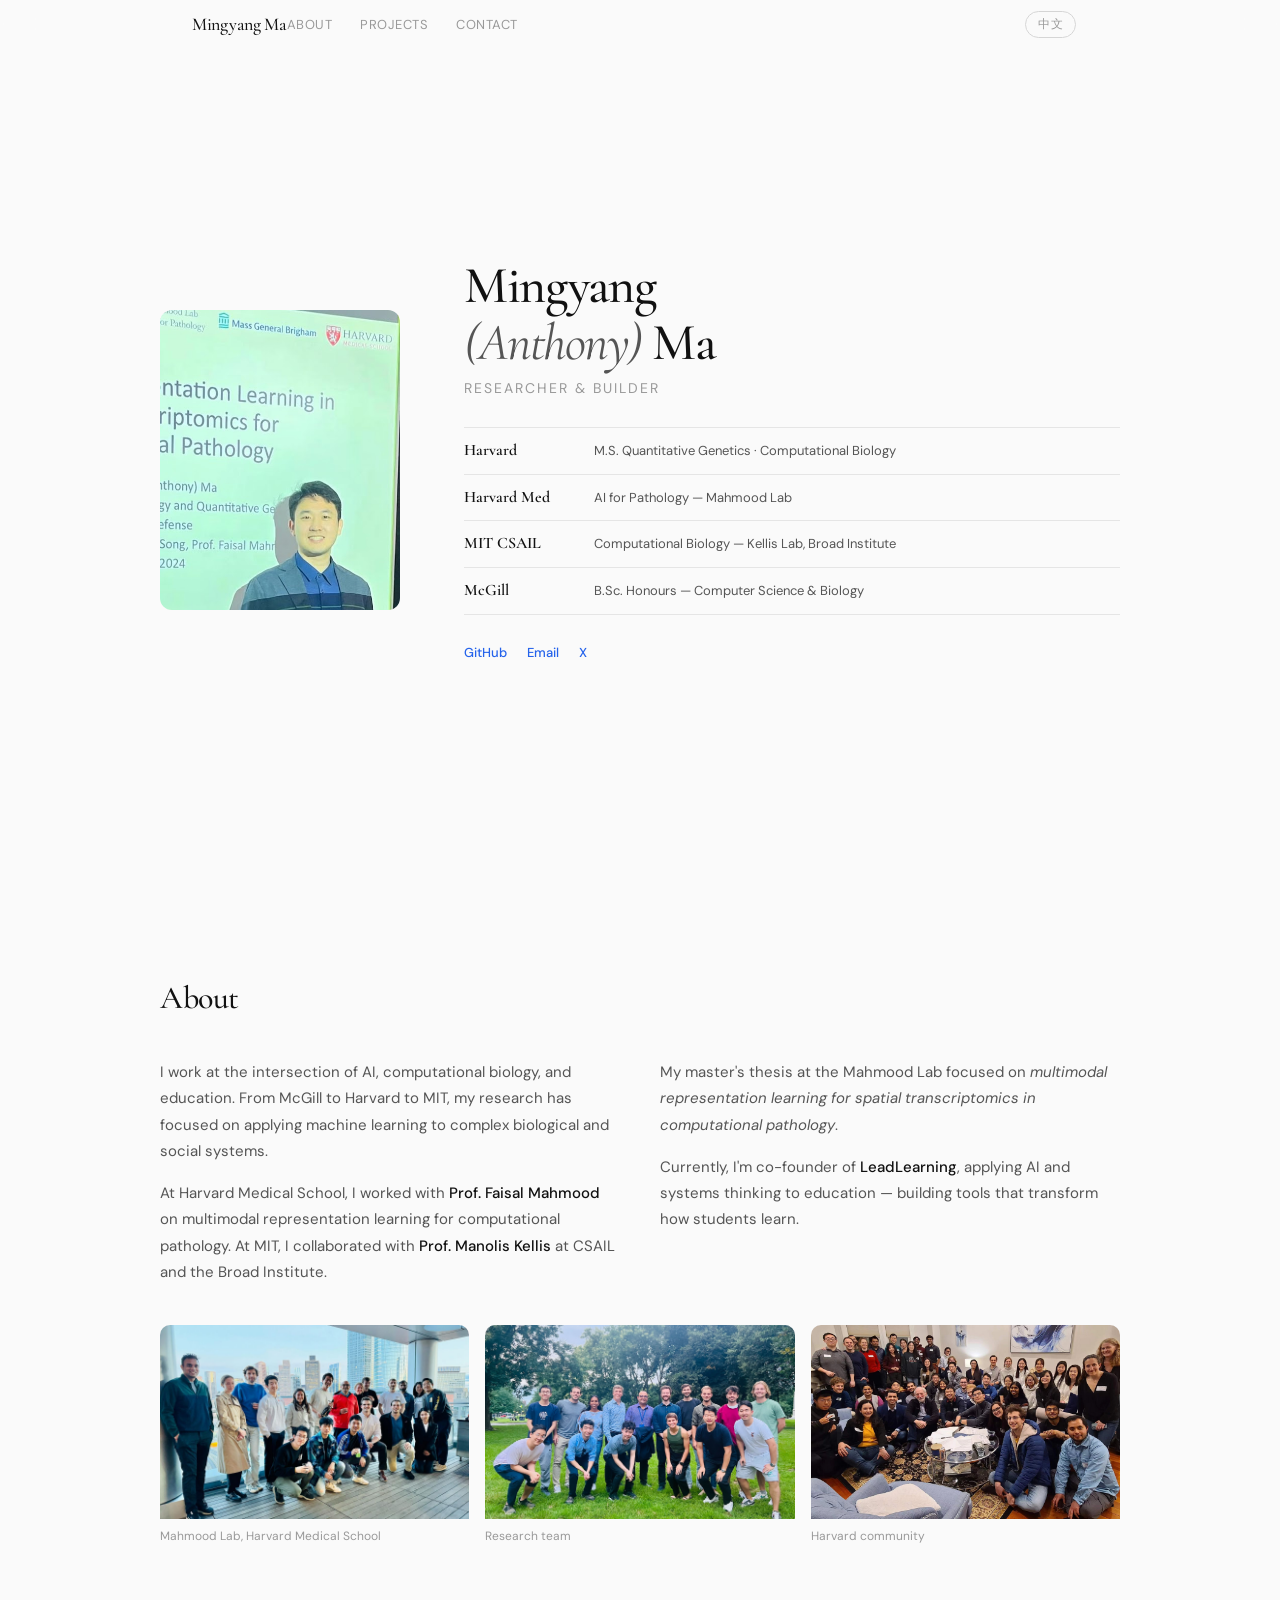
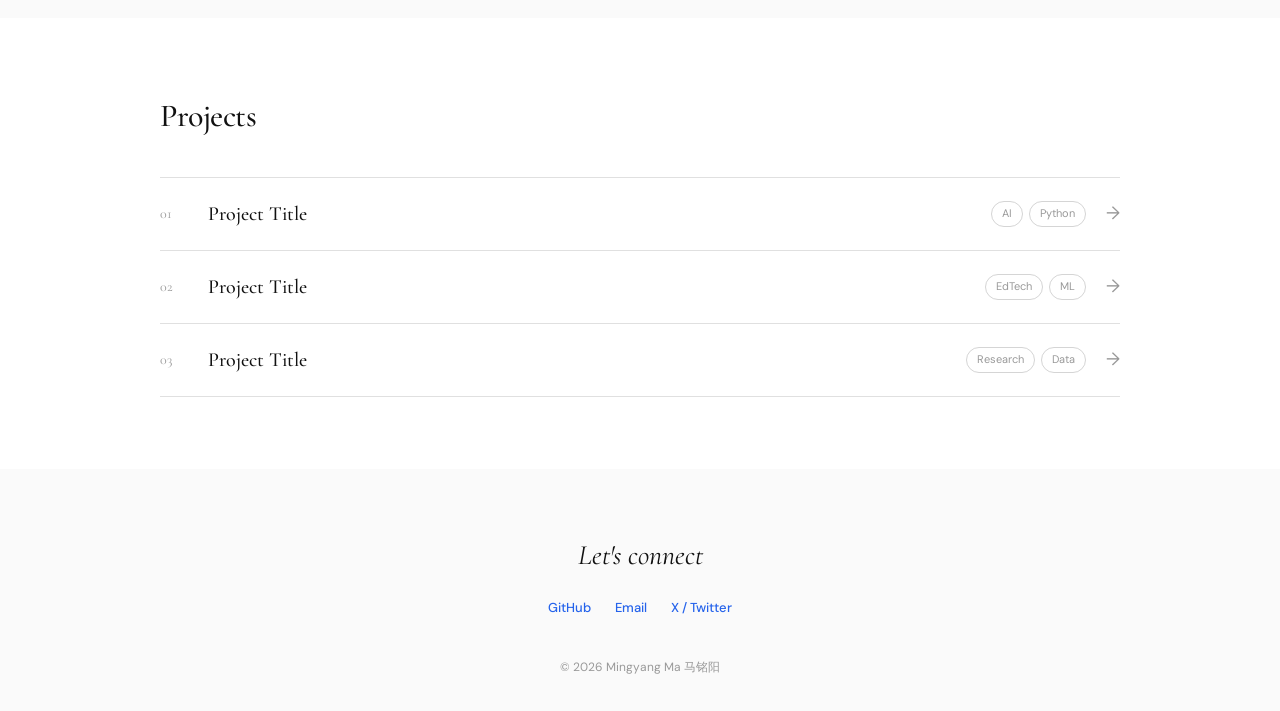
==== index.html @ 75597ca6 "Add real photos: thesis defense hero + lab team gallery - Hero: thesis defense photo (photo1.png) - " ====
<!DOCTYPE html>
<html lang="en">
<head>
  <meta charset="UTF-8">
  <meta name="viewport" content="width=device-width, initial-scale=1.0">
  <title>Mingyang Ma 马铭阳 — Harvard & MIT Researcher</title>
  <meta name="description" content="Mingyang (Anthony) Ma 马铭阳 — Harvard M.S. in Quantitative Genetics, MIT CSAIL researcher. AI, computational biology, and education technology. 哈佛大学计算生物学硕士，MIT研究员。">
  <meta name="keywords" content="Mingyang Ma, 马铭阳, Anthony Ma, Harvard, MIT, CSAIL, computational biology, AI, machine learning, education, LeadLearning, Faisal Mahmood, Manolis Kellis, McGill">
  <meta property="og:title" content="Mingyang Ma 马铭阳 — Harvard & MIT Researcher">
  <meta property="og:description" content="AI, Computational Biology & Education. Harvard M.S., MIT CSAIL, Harvard Medical School.">
  <meta property="og:type" content="profile">
  <meta property="og:url" content="https://anthonyma0706.github.io">
  <link rel="canonical" href="https://anthonyma0706.github.io">
  <link rel="stylesheet" href="style.css">
  <link rel="preconnect" href="https://fonts.googleapis.com">
  <link rel="preconnect" href="https://fonts.gstatic.com" crossorigin>
  <link href="https://fonts.googleapis.com/css2?family=Cormorant+Garamond:ital,wght@0,400;0,500;0,600;1,400&family=DM+Sans:wght@300;400;500&family=Noto+Serif+SC:wght@400;500;600&display=swap" rel="stylesheet">

  <!-- Structured Data for SEO — both languages indexed -->
  <script type="application/ld+json">
  {
    "@context": "https://schema.org",
    "@type": "Person",
    "name": "Mingyang Ma",
    "alternateName": ["马铭阳", "Anthony Ma", "Mingyang (Anthony) Ma"],
    "url": "https://anthonyma0706.github.io",
    "sameAs": [
      "https://github.com/anthonyma0706"
    ],
    "jobTitle": "Researcher & Entrepreneur",
    "alumniOf": [
      {
        "@type": "CollegeOrUniversity",
        "name": "Harvard University",
        "department": "Quantitative Genetics & Computational Biology"
      },
      {
        "@type": "CollegeOrUniversity",
        "name": "McGill University",
        "department": "Computer Science & Biology"
      }
    ],
    "affiliation": [
      {"@type": "Organization", "name": "MIT CSAIL"},
      {"@type": "Organization", "name": "Broad Institute of MIT and Harvard"},
      {"@type": "Organization", "name": "Harvard Medical School"},
      {"@type": "Organization", "name": "LeadLearning"}
    ],
    "knowsAbout": ["Artificial Intelligence", "Machine Learning", "Computational Biology", "Computational Pathology", "Spatial Transcriptomics", "Multimodal Representation Learning", "Education Technology"]
  }
  </script>
</head>
<body data-lang="en">

  <nav class="nav" id="nav">
    <div class="nav-inner">
      <a href="#" class="nav-logo">
        <span class="i18n" data-en="Mingyang Ma" data-zh="马铭阳"></span>
      </a>
      <ul class="nav-links" id="navLinks">
        <li><a href="#about"><span class="i18n" data-en="About" data-zh="关于"></span></a></li>
        <li><a href="#projects"><span class="i18n" data-en="Projects" data-zh="项目"></span></a></li>
        <li><a href="#contact"><span class="i18n" data-en="Contact" data-zh="联系"></span></a></li>
      </ul>
      <button class="lang-btn" id="langBtn" aria-label="Switch language">中文</button>
      <button class="nav-toggle" id="navToggle" aria-label="Menu">
        <span></span><span></span>
      </button>
    </div>
  </nav>

  <!-- Hero -->
  <section class="hero" id="hero">
    <div class="hero-inner">
      <div class="hero-left fade-in">
        <div class="photo-frame">
          <img src="assets/photo1.png" alt="Mingyang Ma at Harvard thesis defense" class="hero-img">
        </div>
      </div>
      <div class="hero-right">
        <h1 class="fade-in">
          <span class="lang-en">Mingyang<br><em>(Anthony)</em> Ma</span>
          <span class="lang-zh">马铭阳</span>
        </h1>
        <p class="hero-sub fade-in">
          <span class="i18n" data-en="Researcher & Builder" data-zh="研究者 · 创业者"></span>
        </p>
        <div class="hero-exp fade-in">
          <div class="exp-row">
            <span class="exp-where">Harvard</span>
            <span class="exp-what"><span class="i18n" data-en="M.S. Quantitative Genetics · Computational Biology" data-zh="计算生物学与量化基因学硕士"></span></span>
          </div>
          <div class="exp-row">
            <span class="exp-where">Harvard Med</span>
            <span class="exp-what"><span class="i18n" data-en="AI for Pathology — Mahmood Lab" data-zh="AI 计算病理学 — Mahmood 实验室"></span></span>
          </div>
          <div class="exp-row">
            <span class="exp-where">MIT CSAIL</span>
            <span class="exp-what"><span class="i18n" data-en="Computational Biology — Kellis Lab, Broad Institute" data-zh="计算生物学 — Kellis 实验室, Broad 研究所"></span></span>
          </div>
          <div class="exp-row">
            <span class="exp-where">McGill</span>
            <span class="exp-what"><span class="i18n" data-en="B.Sc. Honours — Computer Science & Biology" data-zh="计算机科学与生物学荣誉学士"></span></span>
          </div>
        </div>
        <div class="hero-links fade-in">
          <a href="https://github.com/anthonyma0706" target="_blank" rel="noopener">GitHub</a>
          <a href="mailto:your-email@example.com">Email</a>
          <a href="https://twitter.com/your-handle" target="_blank" rel="noopener">X</a>
        </div>
      </div>
    </div>
  </section>

  <!-- About -->
  <section class="section" id="about">
    <div class="container">
      <h2 class="fade-in"><span class="i18n" data-en="About" data-zh="关于我"></span></h2>
      <div class="about-grid">
        <!-- English -->
        <div class="about-col lang-en fade-in">
          <p>I work at the intersection of AI, computational biology, and education. From McGill to Harvard to MIT, my research has focused on applying machine learning to complex biological and social systems.</p>
          <p>At Harvard Medical School, I worked with <strong>Prof. Faisal Mahmood</strong> on multimodal representation learning for computational pathology. At MIT, I collaborated with <strong>Prof. Manolis Kellis</strong> at CSAIL and the Broad Institute.</p>
        </div>
        <div class="about-col lang-en fade-in">
          <p>My master's thesis at the Mahmood Lab focused on <em>multimodal representation learning for spatial transcriptomics in computational pathology</em>.</p>
          <p>Currently, I'm co-founder of <strong>LeadLearning</strong>, applying AI and systems thinking to education — building tools that transform how students learn.</p>
        </div>
        <!-- Chinese -->
        <div class="about-col lang-zh fade-in">
          <p>我的研究方向横跨 <strong>AI、计算生物学与教育科技</strong>。从麦吉尔大学到哈佛大学再到 MIT，我始终专注于将机器学习应用于复杂的生物与社会系统。</p>
          <p>在哈佛医学院，我与 <strong>Faisal Mahmood 教授</strong>合作，研究计算病理学中的多模态表征学习。在 MIT，我与 <strong>Manolis Kellis 教授</strong>在 CSAIL 和 Broad 研究所合作开展计算生物学研究。</p>
        </div>
        <div class="about-col lang-zh fade-in">
          <p>硕士论文在 Mahmood Lab 完成，研究方向为<em>计算病理学中空间转录组学的多模态表征学习</em>。</p>
          <p>目前，我是 <strong>LeadLearning 励聆</strong>的联合创始人，将 AI 与系统思维应用于教育，构建帮助学生提升学习力的工具。</p>
        </div>
      </div>

      <!-- Photo gallery -->
      <div class="about-gallery fade-in">
        <figure class="gallery-item">
          <img src="assets/mahmood-lab-team.jpeg" alt="Mahmood Lab team, Harvard Medical School" loading="lazy">
          <figcaption><span class="i18n" data-en="Mahmood Lab, Harvard Medical School" data-zh="哈佛医学院 Mahmood 实验室团队"></span></figcaption>
        </figure>
        <figure class="gallery-item">
          <img src="assets/team-outdoor.png" alt="Research team outdoor" loading="lazy">
          <figcaption><span class="i18n" data-en="Research team" data-zh="研究团队"></span></figcaption>
        </figure>
        <figure class="gallery-item">
          <img src="assets/harvard-gathering.png" alt="Harvard community gathering" loading="lazy">
          <figcaption><span class="i18n" data-en="Harvard community" data-zh="哈佛社区"></span></figcaption>
        </figure>
      </div>

    </div>
  </section>

  <!-- Projects -->
  <section class="section section-alt" id="projects">
    <div class="container">
      <h2 class="fade-in"><span class="i18n" data-en="Projects" data-zh="项目"></span></h2>
      <div class="projects-list">
        <a href="#" class="project-row fade-in">
          <span class="project-num">01</span>
          <span class="project-name"><span class="i18n" data-en="Project Title" data-zh="项目名称"></span></span>
          <span class="project-tags"><span class="tag">AI</span><span class="tag">Python</span></span>
          <span class="project-arrow">&rarr;</span>
        </a>
        <a href="#" class="project-row fade-in">
          <span class="project-num">02</span>
          <span class="project-name"><span class="i18n" data-en="Project Title" data-zh="项目名称"></span></span>
          <span class="project-tags"><span class="tag">EdTech</span><span class="tag">ML</span></span>
          <span class="project-arrow">&rarr;</span>
        </a>
        <a href="#" class="project-row fade-in">
          <span class="project-num">03</span>
          <span class="project-name"><span class="i18n" data-en="Project Title" data-zh="项目名称"></span></span>
          <span class="project-tags"><span class="tag">Research</span><span class="tag">Data</span></span>
          <span class="project-arrow">&rarr;</span>
        </a>
      </div>
    </div>
  </section>

  <!-- Contact -->
  <footer class="footer" id="contact">
    <div class="container">
      <p class="footer-text fade-in">
        <span class="i18n" data-en="Let's connect" data-zh="欢迎联系"></span>
      </p>
      <div class="footer-links fade-in">
        <a href="https://github.com/anthonyma0706" target="_blank" rel="noopener">GitHub</a>
        <a href="mailto:your-email@example.com">Email</a>
        <a href="https://twitter.com/your-handle" target="_blank" rel="noopener">X / Twitter</a>
      </div>
      <p class="footer-copy">&copy; 2026 Mingyang Ma 马铭阳</p>
    </div>
  </footer>

  <!-- Hidden SEO content — both languages always in DOM for crawlers -->
  <div class="seo-only" aria-hidden="true">
    <h2>马铭阳 Mingyang (Anthony) Ma</h2>
    <p>哈佛大学计算生物学与量化基因学硕士。麦吉尔大学计算机科学与生物学荣誉学士。前哈佛医学院 AI for Pathology Lab 研究员，MIT CSAIL / Broad Institute 计算生物学研究员。LeadLearning 励聆联合创始人。Harvard University M.S. Quantitative Genetics and Computational Biology. McGill University B.Sc. Honours Computer Science and Biology. Master's thesis on multimodal representation learning for spatial transcriptomics in computational pathology at Mahmood Lab, Harvard Medical School. Former researcher at MIT CSAIL Kellis Lab, Broad Institute of MIT and Harvard.</p>
  </div>

  <script src="main.js"></script>
</body>
</html>
---- style.css ----
/* ============================================
   Mingyang Ma — Minimal, editorial style
   Cormorant Garamond + DM Sans
   ============================================ */

:root {
  --serif: "Cormorant Garamond", "Georgia", serif;
  --serif-zh: "Noto Serif SC", "Songti SC", "STSong", serif;
  --sans: "DM Sans", -apple-system, BlinkMacSystemFont, sans-serif;
  --blue: #2563EB;
  --blue-muted: #3B82F6;
  --ink: #111111;
  --grey: #555555;
  --light: #999999;
  --bg: #FAFAFA;
  --bg-alt: #F2F2F2;
  --white: #FFFFFF;
  --transition: 0.3s cubic-bezier(0.25, 0.1, 0.25, 1);
  --max-w: 960px;
}

* { margin: 0; padding: 0; box-sizing: border-box; }

html { scroll-behavior: smooth; -webkit-font-smoothing: antialiased; }

body {
  font-family: var(--sans);
  color: var(--ink);
  background: var(--bg);
  font-size: 15px;
  line-height: 1.6;
  font-weight: 400;
}

/* ---- Nav ---- */

.nav {
  position: fixed;
  top: 0; left: 0; right: 0;
  z-index: 100;
  background: rgba(250, 250, 250, 0.8);
  backdrop-filter: blur(16px);
  -webkit-backdrop-filter: blur(16px);
}

.nav-inner {
  max-width: var(--max-w);
  margin: 0 auto;
  padding: 0 32px;
  height: 48px;
  display: flex;
  align-items: center;
  justify-content: space-between;
}

.nav-logo {
  font-family: var(--serif);
  font-size: 18px;
  font-weight: 500;
  color: var(--ink);
  text-decoration: none;
  letter-spacing: -0.3px;
}

.nav-links {
  display: flex;
  gap: 28px;
  list-style: none;
}

.nav-links a {
  text-decoration: none;
  color: var(--light);
  font-size: 13px;
  font-weight: 400;
  letter-spacing: 0.5px;
  text-transform: uppercase;
  transition: color var(--transition);
}

.nav-links a:hover { color: var(--ink); }

.nav-toggle {
  display: none;
  flex-direction: column;
  gap: 6px;
  background: none;
  border: none;
  cursor: pointer;
  padding: 4px;
}

.nav-toggle span {
  display: block;
  width: 18px;
  height: 1.5px;
  background: var(--ink);
  transition: var(--transition);
}

/* ---- Hero ---- */

.hero {
  min-height: 100vh;
  display: flex;
  align-items: center;
  padding: 80px 32px 60px;
}

.hero-inner {
  max-width: var(--max-w);
  width: 100%;
  margin: 0 auto;
  display: flex;
  align-items: center;
  gap: 64px;
}

.hero-left { flex-shrink: 0; }

.photo-frame {
  width: 240px;
  height: 300px;
  border-radius: 12px;
  overflow: hidden;
}

.hero-img {
  width: 100%;
  height: 100%;
  object-fit: cover;
  object-position: center top;
}

.hero-right { flex: 1; }

.hero-right h1 {
  font-family: var(--serif);
  font-size: 52px;
  font-weight: 500;
  line-height: 1.1;
  letter-spacing: -1.5px;
  color: var(--ink);
  margin-bottom: 6px;
}

.hero-right h1 em {
  font-style: italic;
  font-weight: 400;
  color: var(--grey);
}

.hero-sub {
  font-size: 14px;
  color: var(--light);
  letter-spacing: 2px;
  text-transform: uppercase;
  font-weight: 400;
  margin-bottom: 28px;
}

/* Experience rows */
.hero-exp {
  display: flex;
  flex-direction: column;
  gap: 0;
  margin-bottom: 28px;
  border-top: 1px solid #E5E5E5;
}

.exp-row {
  display: flex;
  align-items: baseline;
  gap: 20px;
  padding: 10px 0;
  border-bottom: 1px solid #E5E5E5;
}

.exp-where {
  font-family: var(--serif);
  font-size: 16px;
  font-weight: 600;
  color: var(--ink);
  min-width: 110px;
  flex-shrink: 0;
}

.exp-what {
  font-size: 13px;
  color: var(--grey);
}

/* Hero links */
.hero-links {
  display: flex;
  gap: 20px;
}

.hero-links a {
  font-size: 13px;
  color: var(--blue);
  text-decoration: none;
  font-weight: 500;
  transition: color var(--transition);
}

.hero-links a:hover { color: var(--ink); }

/* ---- Section ---- */

.section { padding: 72px 32px; }
.section-alt { background: var(--white); }

.container {
  max-width: var(--max-w);
  margin: 0 auto;
}

.section h2,
h2 {
  font-family: var(--serif);
  font-size: 32px;
  font-weight: 500;
  letter-spacing: -0.5px;
  margin-bottom: 36px;
  color: var(--ink);
}

/* ---- About ---- */

.about-grid {
  display: grid;
  grid-template-columns: 1fr 1fr;
  gap: 40px;
}

.about-col p {
  font-size: 15px;
  color: var(--grey);
  line-height: 1.75;
  margin-bottom: 16px;
}

.about-col p:last-child { margin-bottom: 0; }
.about-col strong { color: var(--ink); font-weight: 500; }
.about-col em { font-style: italic; }

/* About photo gallery */
.about-gallery {
  display: grid;
  grid-template-columns: repeat(3, 1fr);
  gap: 16px;
  margin-top: 40px;
}

.gallery-item {
  border-radius: 10px;
  overflow: hidden;
  position: relative;
}

.gallery-item img {
  width: 100%;
  aspect-ratio: 16 / 10;
  object-fit: cover;
  display: block;
  transition: transform 0.4s ease;
}

.gallery-item:hover img {
  transform: scale(1.03);
}

.gallery-item figcaption {
  font-size: 12px;
  color: var(--light);
  margin-top: 8px;
}

/* ---- Projects ---- */

.projects-list {
  display: flex;
  flex-direction: column;
  border-top: 1px solid #E0E0E0;
}

.project-row {
  display: flex;
  align-items: center;
  gap: 20px;
  padding: 20px 0;
  border-bottom: 1px solid #E0E0E0;
  text-decoration: none;
  color: var(--ink);
  transition: all var(--transition);
}

.project-row:hover {
  padding-left: 8px;
  color: var(--blue);
}

.project-num {
  font-family: var(--serif);
  font-size: 14px;
  color: var(--light);
  min-width: 28px;
}

.project-name {
  font-family: var(--serif);
  font-size: 20px;
  font-weight: 500;
  flex: 1;
}

.project-tags {
  display: flex;
  gap: 6px;
}

.tag {
  font-size: 11px;
  padding: 3px 10px;
  border: 1px solid #D5D5D5;
  border-radius: 100px;
  color: var(--light);
  font-weight: 400;
}

.project-arrow {
  font-size: 18px;
  color: var(--light);
  transition: color var(--transition);
}

.project-row:hover .project-arrow { color: var(--blue); }

/* ---- Footer ---- */

.footer {
  padding: 64px 32px 32px;
  text-align: center;
}

.footer-text {
  font-family: var(--serif);
  font-size: 28px;
  font-weight: 400;
  font-style: italic;
  color: var(--ink);
  margin-bottom: 20px;
}

.footer-links {
  display: flex;
  justify-content: center;
  gap: 24px;
  margin-bottom: 40px;
}

.footer-links a {
  font-size: 13px;
  color: var(--blue);
  text-decoration: none;
  font-weight: 500;
  transition: color var(--transition);
}

.footer-links a:hover { color: var(--ink); }

.footer-copy {
  font-size: 12px;
  color: var(--light);
}

/* ---- Language Toggle ---- */

.lang-btn {
  font-family: var(--sans);
  font-size: 12px;
  font-weight: 500;
  color: var(--light);
  background: none;
  border: 1px solid #D5D5D5;
  border-radius: 100px;
  padding: 4px 12px;
  cursor: pointer;
  transition: all var(--transition);
  letter-spacing: 0.3px;
  margin-left: auto;
  margin-right: 12px;
}

.lang-btn:hover {
  color: var(--ink);
  border-color: var(--ink);
}

/* Language visibility — both in DOM for SEO, toggle display */
.lang-zh { display: none; }
.lang-en { display: inline; }

body[data-lang="zh"] .lang-zh { display: inline; }
body[data-lang="zh"] .lang-en { display: none; }

/* Chinese typography overrides */
body[data-lang="zh"] .hero-right h1 {
  font-family: var(--serif-zh);
  font-size: 48px;
  letter-spacing: 4px;
}

body[data-lang="zh"] .nav-logo {
  font-family: var(--serif-zh);
  letter-spacing: 1px;
}

body[data-lang="zh"] h2 {
  font-family: var(--serif-zh);
}

body[data-lang="zh"] .footer-text {
  font-family: var(--serif-zh);
  font-style: normal;
}

/* Hidden SEO block — always in DOM, invisible */
.seo-only {
  position: absolute;
  width: 1px;
  height: 1px;
  overflow: hidden;
  clip: rect(0, 0, 0, 0);
  white-space: nowrap;
}

/* ---- Animations ---- */

.fade-in {
  opacity: 0;
  transform: translateY(12px);
  transition: opacity 0.5s ease, transform 0.5s ease;
}

.fade-in.visible {
  opacity: 1;
  transform: translateY(0);
}

/* ---- Responsive ---- */

@media (max-width: 768px) {
  .hero-inner {
    flex-direction: column;
    gap: 32px;
  }

  .hero-right h1 { font-size: 38px; }
  .photo-frame { width: 180px; height: 220px; }
  .about-grid { grid-template-columns: 1fr; gap: 0; }
  .about-gallery { grid-template-columns: 1fr; }
  .exp-row { flex-direction: column; gap: 2px; }
  .exp-where { min-width: auto; }
  .project-tags { display: none; }

  .nav-links {
    display: none;
    position: absolute;
    top: 48px;
    left: 0; right: 0;
    flex-direction: column;
    background: rgba(250, 250, 250, 0.96);
    backdrop-filter: blur(16px);
    padding: 16px 32px;
    gap: 14px;
  }

  .nav-links.open { display: flex; }
  .nav-toggle { display: flex; }
  .section { padding: 56px 20px; }
}

@media (max-width: 480px) {
  .hero { padding: 72px 20px 40px; }
  .hero-right h1 { font-size: 32px; }
  .photo-frame { width: 160px; height: 200px; }
}
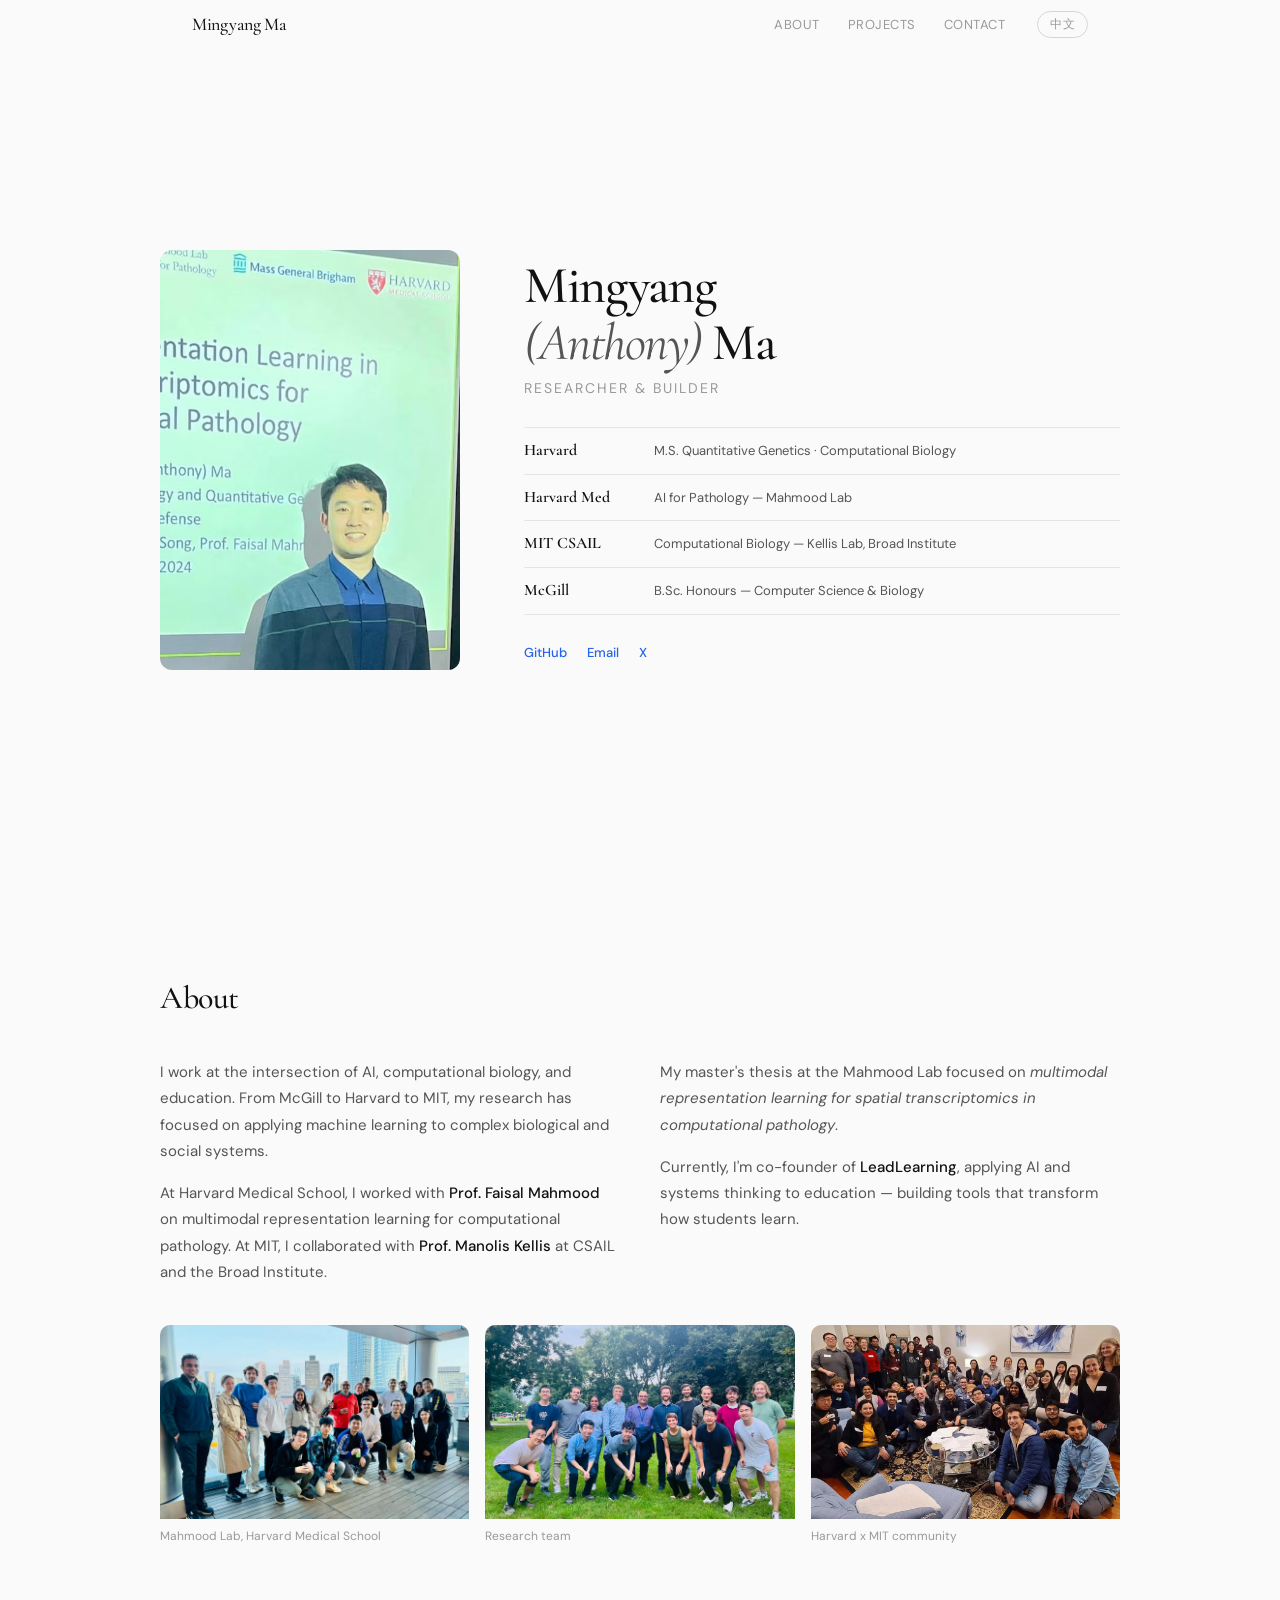
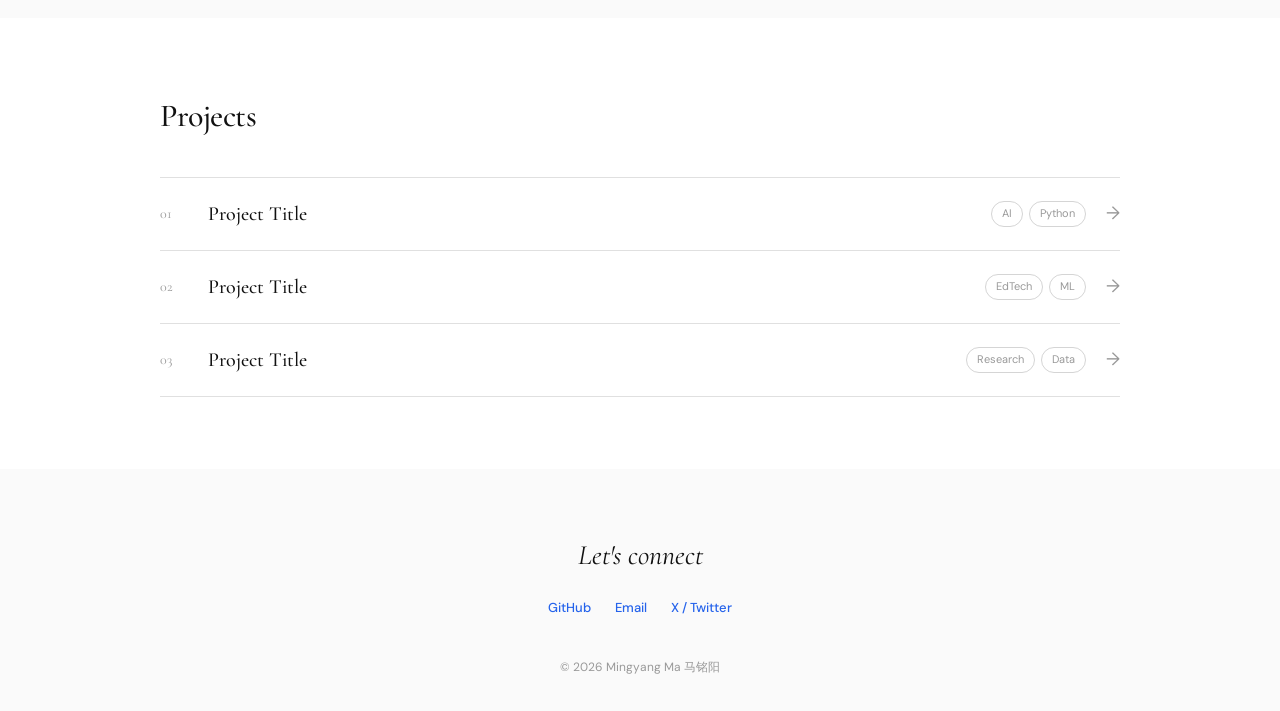
==== commit c46a8caa: "Format HTML Co-Authored-By: Claude Opus 4.6 <noreply@anthropic.com>" ====
--- a/index.html
+++ b/index.html
@@ -1,20 +1,26 @@
 <!DOCTYPE html>
 <html lang="en">
+
 <head>
   <meta charset="UTF-8">
   <meta name="viewport" content="width=device-width, initial-scale=1.0">
   <title>Mingyang Ma 马铭阳 — Harvard & MIT Researcher</title>
-  <meta name="description" content="Mingyang (Anthony) Ma 马铭阳 — Harvard M.S. in Quantitative Genetics, MIT CSAIL researcher. AI, computational biology, and education technology. 哈佛大学计算生物学硕士，MIT研究员。">
-  <meta name="keywords" content="Mingyang Ma, 马铭阳, Anthony Ma, Harvard, MIT, CSAIL, computational biology, AI, machine learning, education, LeadLearning, Faisal Mahmood, Manolis Kellis, McGill">
+  <meta name="description"
+    content="Mingyang (Anthony) Ma 马铭阳 — Harvard M.S. in Quantitative Genetics, MIT CSAIL researcher. AI, computational biology, and education technology. 哈佛大学计算生物学硕士，MIT研究员。">
+  <meta name="keywords"
+    content="Mingyang Ma, 马铭阳, Anthony Ma, Harvard, MIT, CSAIL, computational biology, AI, machine learning, education, LeadLearning, Faisal Mahmood, Manolis Kellis, McGill">
   <meta property="og:title" content="Mingyang Ma 马铭阳 — Harvard & MIT Researcher">
-  <meta property="og:description" content="AI, Computational Biology & Education. Harvard M.S., MIT CSAIL, Harvard Medical School.">
+  <meta property="og:description"
+    content="AI, Computational Biology & Education. Harvard M.S., MIT CSAIL, Harvard Medical School.">
   <meta property="og:type" content="profile">
   <meta property="og:url" content="https://anthonyma0706.github.io">
   <link rel="canonical" href="https://anthonyma0706.github.io">
   <link rel="stylesheet" href="style.css">
   <link rel="preconnect" href="https://fonts.googleapis.com">
   <link rel="preconnect" href="https://fonts.gstatic.com" crossorigin>
-  <link href="https://fonts.googleapis.com/css2?family=Cormorant+Garamond:ital,wght@0,400;0,500;0,600;1,400&family=DM+Sans:wght@300;400;500&family=Noto+Serif+SC:wght@400;500;600&display=swap" rel="stylesheet">
+  <link
+    href="https://fonts.googleapis.com/css2?family=Cormorant+Garamond:ital,wght@0,400;0,500;0,600;1,400&family=DM+Sans:wght@300;400;500&family=Noto+Serif+SC:wght@400;500;600&display=swap"
+    rel="stylesheet">
 
   <!-- Structured Data for SEO — both languages indexed -->
   <script type="application/ld+json">
@@ -50,6 +56,7 @@
   }
   </script>
 </head>
+
 <body data-lang="en">
 
   <nav class="nav" id="nav">
@@ -88,19 +95,23 @@
         <div class="hero-exp fade-in">
           <div class="exp-row">
             <span class="exp-where">Harvard</span>
-            <span class="exp-what"><span class="i18n" data-en="M.S. Quantitative Genetics · Computational Biology" data-zh="计算生物学与量化基因学硕士"></span></span>
+            <span class="exp-what"><span class="i18n" data-en="M.S. Quantitative Genetics · Computational Biology"
+                data-zh="计算生物学与量化基因学硕士"></span></span>
           </div>
           <div class="exp-row">
             <span class="exp-where">Harvard Med</span>
-            <span class="exp-what"><span class="i18n" data-en="AI for Pathology — Mahmood Lab" data-zh="AI 计算病理学 — Mahmood 实验室"></span></span>
+            <span class="exp-what"><span class="i18n" data-en="AI for Pathology — Mahmood Lab"
+                data-zh="AI 计算病理学 — Mahmood 实验室"></span></span>
           </div>
           <div class="exp-row">
             <span class="exp-where">MIT CSAIL</span>
-            <span class="exp-what"><span class="i18n" data-en="Computational Biology — Kellis Lab, Broad Institute" data-zh="计算生物学 — Kellis 实验室, Broad 研究所"></span></span>
+            <span class="exp-what"><span class="i18n" data-en="Computational Biology — Kellis Lab, Broad Institute"
+                data-zh="计算生物学 — Kellis 实验室, Broad 研究所"></span></span>
           </div>
           <div class="exp-row">
             <span class="exp-where">McGill</span>
-            <span class="exp-what"><span class="i18n" data-en="B.Sc. Honours — Computer Science & Biology" data-zh="计算机科学与生物学荣誉学士"></span></span>
+            <span class="exp-what"><span class="i18n" data-en="B.Sc. Honours — Computer Science & Biology"
+                data-zh="计算机科学与生物学荣誉学士"></span></span>
           </div>
         </div>
         <div class="hero-links fade-in">
@@ -119,17 +130,23 @@
       <div class="about-grid">
         <!-- English -->
         <div class="about-col lang-en fade-in">
-          <p>I work at the intersection of AI, computational biology, and education. From McGill to Harvard to MIT, my research has focused on applying machine learning to complex biological and social systems.</p>
-          <p>At Harvard Medical School, I worked with <strong>Prof. Faisal Mahmood</strong> on multimodal representation learning for computational pathology. At MIT, I collaborated with <strong>Prof. Manolis Kellis</strong> at CSAIL and the Broad Institute.</p>
+          <p>I work at the intersection of AI, computational biology, and education. From McGill to Harvard to MIT, my
+            research has focused on applying machine learning to complex biological and social systems.</p>
+          <p>At Harvard Medical School, I worked with <strong>Prof. Faisal Mahmood</strong> on multimodal representation
+            learning for computational pathology. At MIT, I collaborated with <strong>Prof. Manolis Kellis</strong> at
+            CSAIL and the Broad Institute.</p>
         </div>
         <div class="about-col lang-en fade-in">
-          <p>My master's thesis at the Mahmood Lab focused on <em>multimodal representation learning for spatial transcriptomics in computational pathology</em>.</p>
-          <p>Currently, I'm co-founder of <strong>LeadLearning</strong>, applying AI and systems thinking to education — building tools that transform how students learn.</p>
+          <p>My master's thesis at the Mahmood Lab focused on <em>multimodal representation learning for spatial
+              transcriptomics in computational pathology</em>.</p>
+          <p>Currently, I'm co-founder of <strong>LeadLearning</strong>, applying AI and systems thinking to education —
+            building tools that transform how students learn.</p>
         </div>
         <!-- Chinese -->
         <div class="about-col lang-zh fade-in">
           <p>我的研究方向横跨 <strong>AI、计算生物学与教育科技</strong>。从麦吉尔大学到哈佛大学再到 MIT，我始终专注于将机器学习应用于复杂的生物与社会系统。</p>
-          <p>在哈佛医学院，我与 <strong>Faisal Mahmood 教授</strong>合作，研究计算病理学中的多模态表征学习。在 MIT，我与 <strong>Manolis Kellis 教授</strong>在 CSAIL 和 Broad 研究所合作开展计算生物学研究。</p>
+          <p>在哈佛医学院，我与 <strong>Faisal Mahmood 教授</strong>合作，研究计算病理学中的多模态表征学习。在 MIT，我与 <strong>Manolis Kellis
+              教授</strong>在 CSAIL 和 Broad 研究所合作开展计算生物学研究。</p>
         </div>
         <div class="about-col lang-zh fade-in">
           <p>硕士论文在 Mahmood Lab 完成，研究方向为<em>计算病理学中空间转录组学的多模态表征学习</em>。</p>
@@ -141,15 +158,16 @@
       <div class="about-gallery fade-in">
         <figure class="gallery-item">
           <img src="assets/mahmood-lab-team.jpeg" alt="Mahmood Lab team, Harvard Medical School" loading="lazy">
-          <figcaption><span class="i18n" data-en="Mahmood Lab, Harvard Medical School" data-zh="哈佛医学院 Mahmood 实验室团队"></span></figcaption>
+          <figcaption><span class="i18n" data-en="Mahmood Lab, Harvard Medical School"
+              data-zh="哈佛医学院 Mahmood 实验室团队"></span></figcaption>
         </figure>
         <figure class="gallery-item">
           <img src="assets/team-outdoor.png" alt="Research team outdoor" loading="lazy">
           <figcaption><span class="i18n" data-en="Research team" data-zh="研究团队"></span></figcaption>
         </figure>
         <figure class="gallery-item">
-          <img src="assets/harvard-gathering.png" alt="Harvard community gathering" loading="lazy">
-          <figcaption><span class="i18n" data-en="Harvard community" data-zh="哈佛社区"></span></figcaption>
+          <img src="assets/harvard-gathering.png" alt="Harvard x MIT community gathering" loading="lazy">
+          <figcaption><span class="i18n" data-en="Harvard x MIT community" data-zh="哈佛 x MIT社区"></span></figcaption>
         </figure>
       </div>
 
@@ -201,9 +219,14 @@
   <!-- Hidden SEO content — both languages always in DOM for crawlers -->
   <div class="seo-only" aria-hidden="true">
     <h2>马铭阳 Mingyang (Anthony) Ma</h2>
-    <p>哈佛大学计算生物学与量化基因学硕士。麦吉尔大学计算机科学与生物学荣誉学士。前哈佛医学院 AI for Pathology Lab 研究员，MIT CSAIL / Broad Institute 计算生物学研究员。LeadLearning 励聆联合创始人。Harvard University M.S. Quantitative Genetics and Computational Biology. McGill University B.Sc. Honours Computer Science and Biology. Master's thesis on multimodal representation learning for spatial transcriptomics in computational pathology at Mahmood Lab, Harvard Medical School. Former researcher at MIT CSAIL Kellis Lab, Broad Institute of MIT and Harvard.</p>
+    <p>哈佛大学计算生物学与量化基因学硕士。麦吉尔大学计算机科学与生物学荣誉学士。前哈佛医学院 AI for Pathology Lab 研究员，MIT CSAIL / Broad Institute
+      计算生物学研究员。LeadLearning 励聆联合创始人。Harvard University M.S. Quantitative Genetics and Computational Biology. McGill
+      University B.Sc. Honours Computer Science and Biology. Master's thesis on multimodal representation learning for
+      spatial transcriptomics in computational pathology at Mahmood Lab, Harvard Medical School. Former researcher at
+      MIT CSAIL Kellis Lab, Broad Institute of MIT and Harvard.</p>
   </div>
 
   <script src="main.js"></script>
 </body>
-</html>
+
+</html>
--- a/style.css
+++ b/style.css
@@ -50,7 +50,7 @@
   height: 48px;
   display: flex;
   align-items: center;
-  justify-content: space-between;
+  gap: 32px;
 }
 
 .nav-logo {
@@ -66,6 +66,7 @@
   display: flex;
   gap: 28px;
   list-style: none;
+  margin-left: auto;
 }
 
 .nav-links a {
@@ -119,8 +120,8 @@
 .hero-left { flex-shrink: 0; }
 
 .photo-frame {
-  width: 240px;
-  height: 300px;
+  width: 300px;
+  height: 420px;
   border-radius: 12px;
   overflow: hidden;
 }
@@ -389,8 +390,7 @@
   cursor: pointer;
   transition: all var(--transition);
   letter-spacing: 0.3px;
-  margin-left: auto;
-  margin-right: 12px;
+  flex-shrink: 0;
 }
 
 .lang-btn:hover {
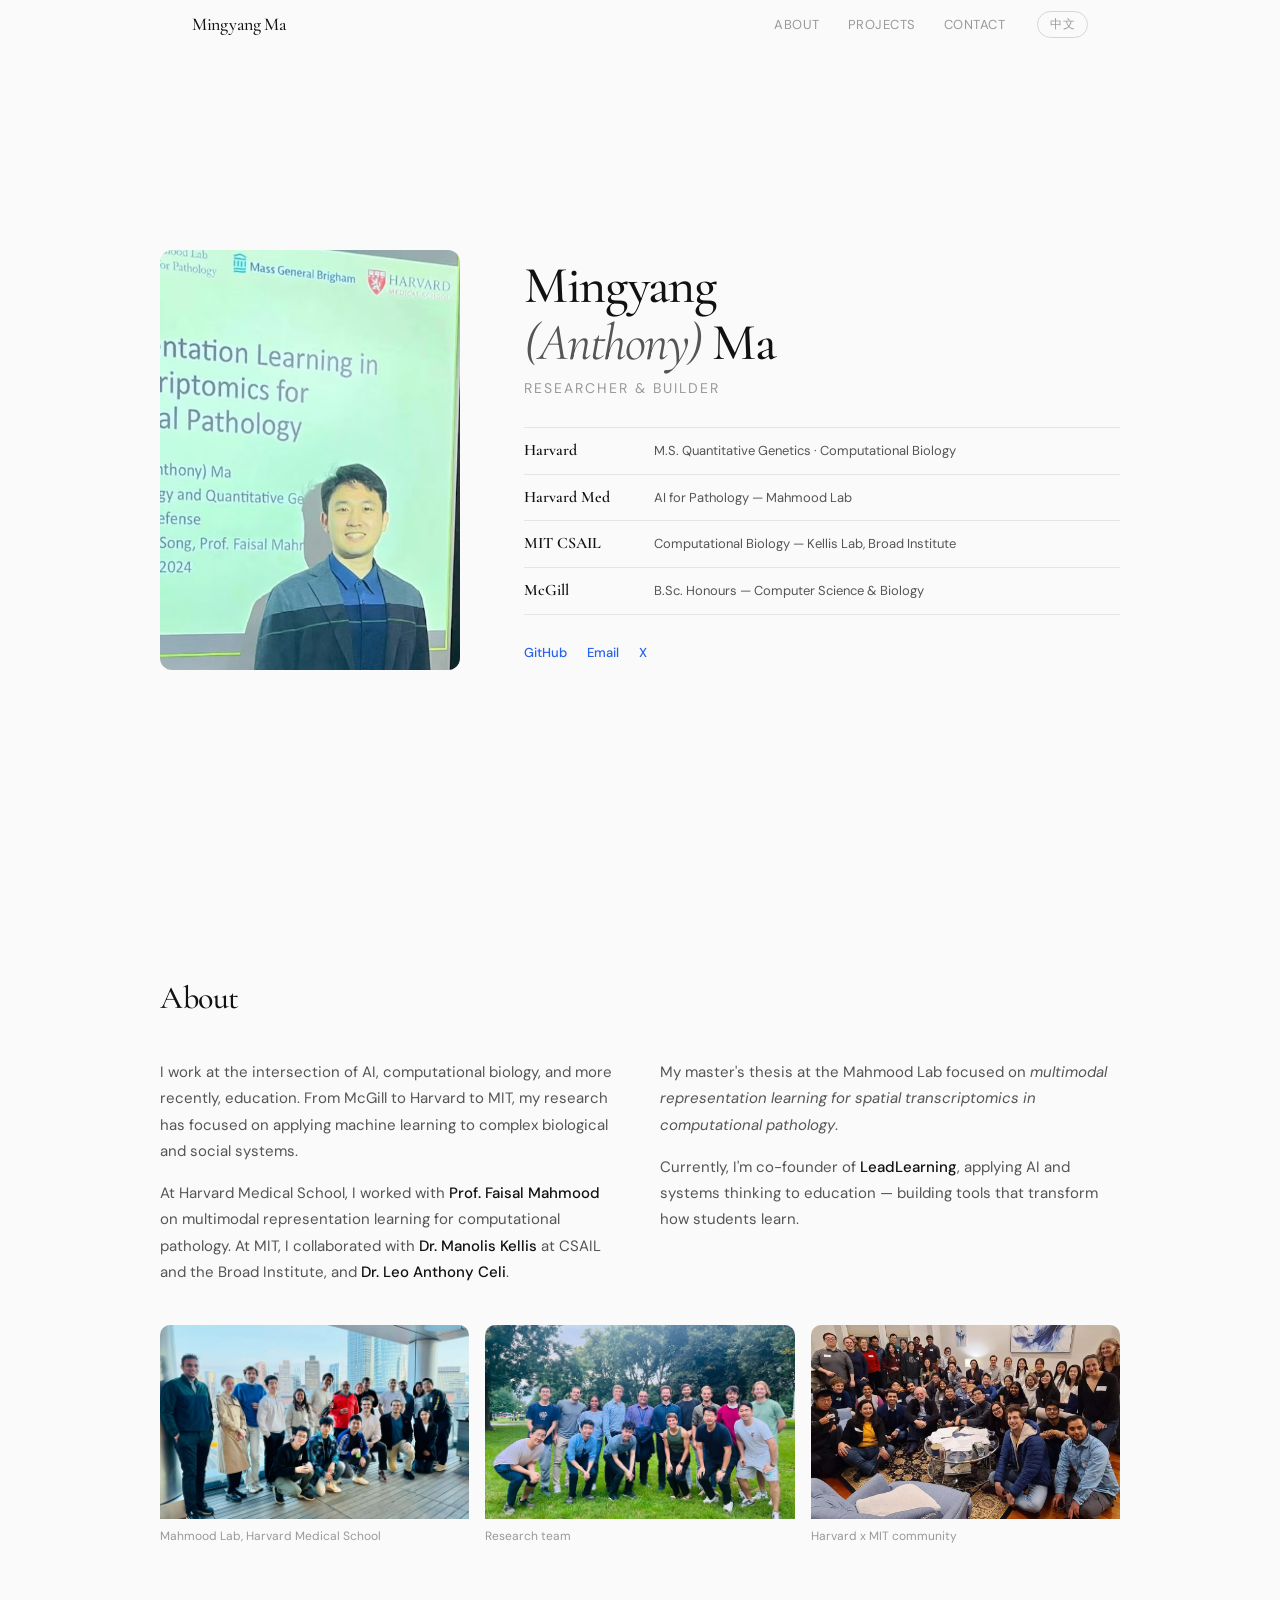
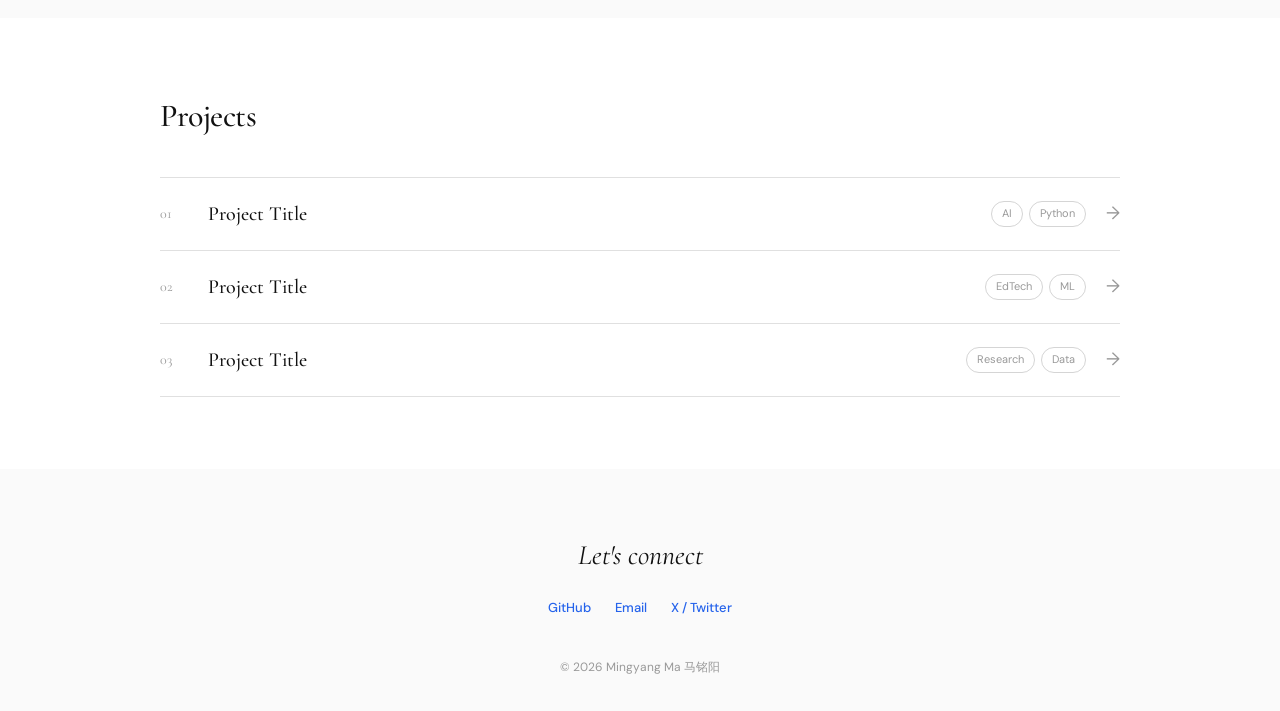
==== commit 7e92e7d4: "Add Dr. Leo Anthony Celi to MIT collaborators Co-Authored-By: Claude Opus 4.6 <noreply@anthropic.com" ====
--- a/index.html
+++ b/index.html
@@ -6,9 +6,9 @@
   <meta name="viewport" content="width=device-width, initial-scale=1.0">
   <title>Mingyang Ma 马铭阳 — Harvard & MIT Researcher</title>
   <meta name="description"
-    content="Mingyang (Anthony) Ma 马铭阳 — Harvard M.S. in Quantitative Genetics, MIT CSAIL researcher. AI, computational biology, and education technology. 哈佛大学计算生物学硕士，MIT研究员。">
+    content="Mingyang (Anthony) Ma 马铭阳 — Harvard M.S. in Quantitative Genetics, MIT CSAIL researcher. AI, computational biology, and more recently, education technology. 哈佛大学计算生物学硕士，MIT研究员。">
   <meta name="keywords"
-    content="Mingyang Ma, 马铭阳, Anthony Ma, Harvard, MIT, CSAIL, computational biology, AI, machine learning, education, LeadLearning, Faisal Mahmood, Manolis Kellis, McGill">
+    content="Mingyang Ma, 马铭阳, Anthony Ma, Harvard, MIT, CSAIL, computational biology, AI, machine learning, education, LeadLearning, Faisal Mahmood, Manolis Kellis, Leo Anthony Celi, McGill">
   <meta property="og:title" content="Mingyang Ma 马铭阳 — Harvard & MIT Researcher">
   <meta property="og:description"
     content="AI, Computational Biology & Education. Harvard M.S., MIT CSAIL, Harvard Medical School.">
@@ -130,11 +130,12 @@
       <div class="about-grid">
         <!-- English -->
         <div class="about-col lang-en fade-in">
-          <p>I work at the intersection of AI, computational biology, and education. From McGill to Harvard to MIT, my
+          <p>I work at the intersection of AI, computational biology, and more recently, education. From McGill to
+            Harvard to MIT, my
             research has focused on applying machine learning to complex biological and social systems.</p>
           <p>At Harvard Medical School, I worked with <strong>Prof. Faisal Mahmood</strong> on multimodal representation
-            learning for computational pathology. At MIT, I collaborated with <strong>Prof. Manolis Kellis</strong> at
-            CSAIL and the Broad Institute.</p>
+            learning for computational pathology. At MIT, I collaborated with <strong>Dr. Manolis Kellis</strong> at
+            CSAIL and the Broad Institute, and <strong>Dr. Leo Anthony Celi</strong>.</p>
         </div>
         <div class="about-col lang-en fade-in">
           <p>My master's thesis at the Mahmood Lab focused on <em>multimodal representation learning for spatial
@@ -145,8 +146,7 @@
         <!-- Chinese -->
         <div class="about-col lang-zh fade-in">
           <p>我的研究方向横跨 <strong>AI、计算生物学与教育科技</strong>。从麦吉尔大学到哈佛大学再到 MIT，我始终专注于将机器学习应用于复杂的生物与社会系统。</p>
-          <p>在哈佛医学院，我与 <strong>Faisal Mahmood 教授</strong>合作，研究计算病理学中的多模态表征学习。在 MIT，我与 <strong>Manolis Kellis
-              教授</strong>在 CSAIL 和 Broad 研究所合作开展计算生物学研究。</p>
+          <p>在哈佛医学院，我与 <strong>Faisal Mahmood 教授</strong>合作，研究计算病理学中的多模态表征学习。在 MIT，我与 <strong>Manolis Kellis 教授</strong>和 <strong>Leo Anthony Celi 教授</strong>在 CSAIL 和 Broad 研究所合作开展计算生物学研究。</p>
         </div>
         <div class="about-col lang-zh fade-in">
           <p>硕士论文在 Mahmood Lab 完成，研究方向为<em>计算病理学中空间转录组学的多模态表征学习</em>。</p>
@@ -223,7 +223,7 @@
       计算生物学研究员。LeadLearning 励聆联合创始人。Harvard University M.S. Quantitative Genetics and Computational Biology. McGill
       University B.Sc. Honours Computer Science and Biology. Master's thesis on multimodal representation learning for
       spatial transcriptomics in computational pathology at Mahmood Lab, Harvard Medical School. Former researcher at
-      MIT CSAIL Kellis Lab, Broad Institute of MIT and Harvard.</p>
+      MIT CSAIL Kellis Lab and with Dr. Leo Anthony Celi, Broad Institute of MIT and Harvard.</p>
   </div>
 
   <script src="main.js"></script>
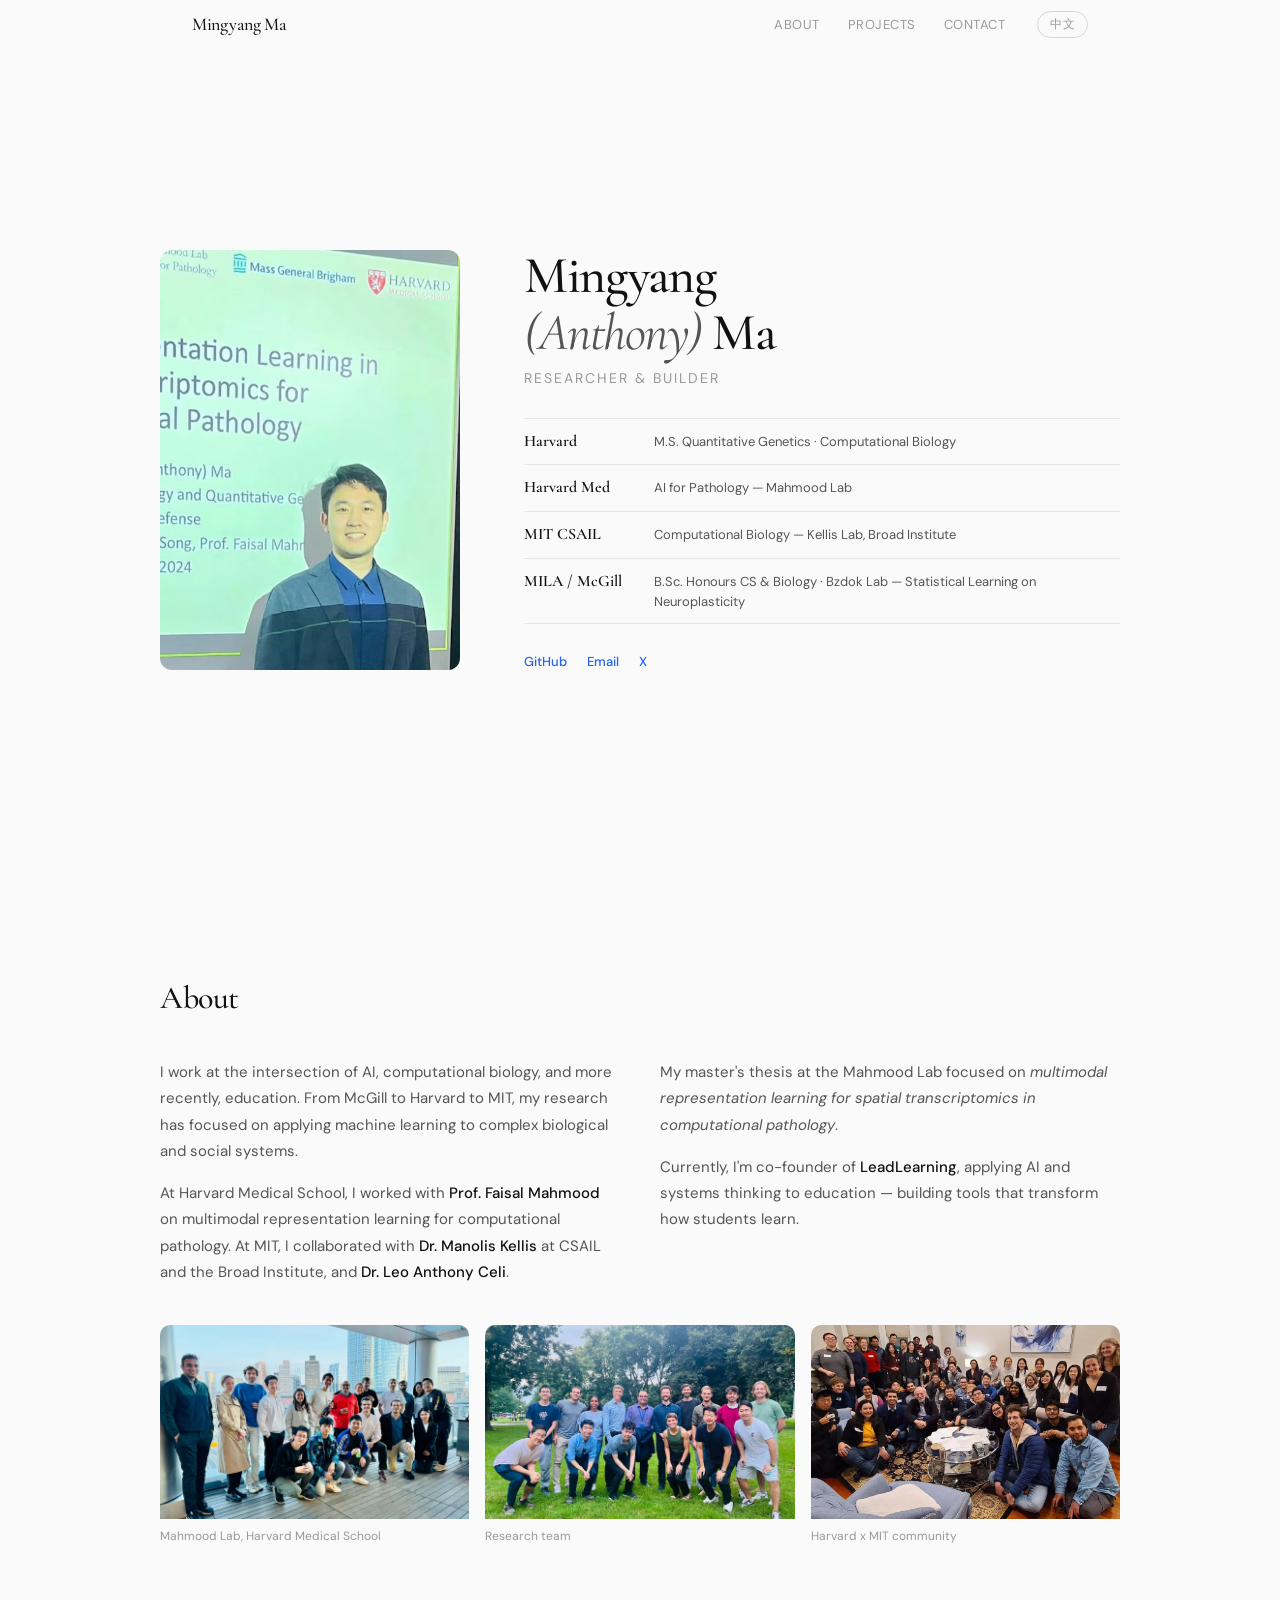
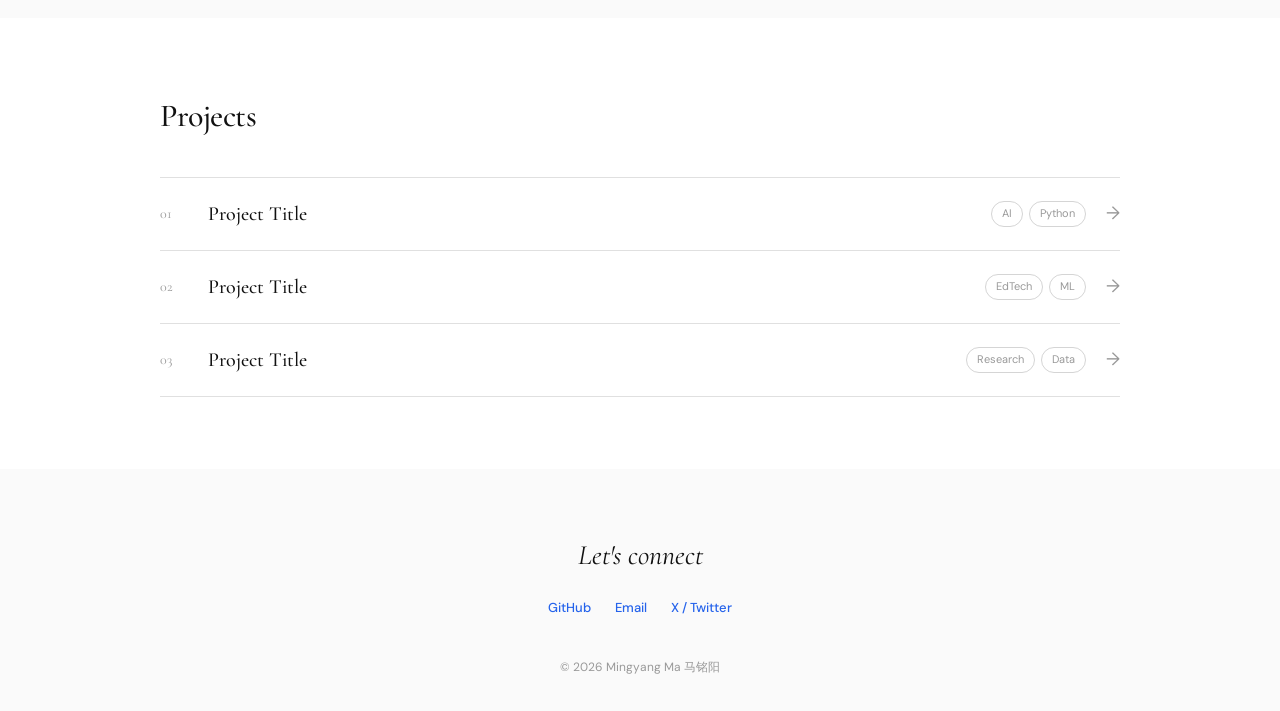
==== commit d7dfb314: "Add Bzdok Lab / MILA to McGill undergrad experience Co-Authored-By: Claude Opus 4.6 <noreply@anthrop" ====
--- a/index.html
+++ b/index.html
@@ -109,9 +109,9 @@
                 data-zh="计算生物学 — Kellis 实验室, Broad 研究所"></span></span>
           </div>
           <div class="exp-row">
-            <span class="exp-where">McGill</span>
-            <span class="exp-what"><span class="i18n" data-en="B.Sc. Honours — Computer Science & Biology"
-                data-zh="计算机科学与生物学荣誉学士"></span></span>
+            <span class="exp-where">MILA / McGill</span>
+            <span class="exp-what"><span class="i18n" data-en="B.Sc. Honours CS & Biology · Bzdok Lab — Statistical Learning on Neuroplasticity"
+                data-zh="计算机科学与生物学荣誉学士 · Bzdok 实验室 — 神经可塑性统计学习"></span></span>
           </div>
         </div>
         <div class="hero-links fade-in">
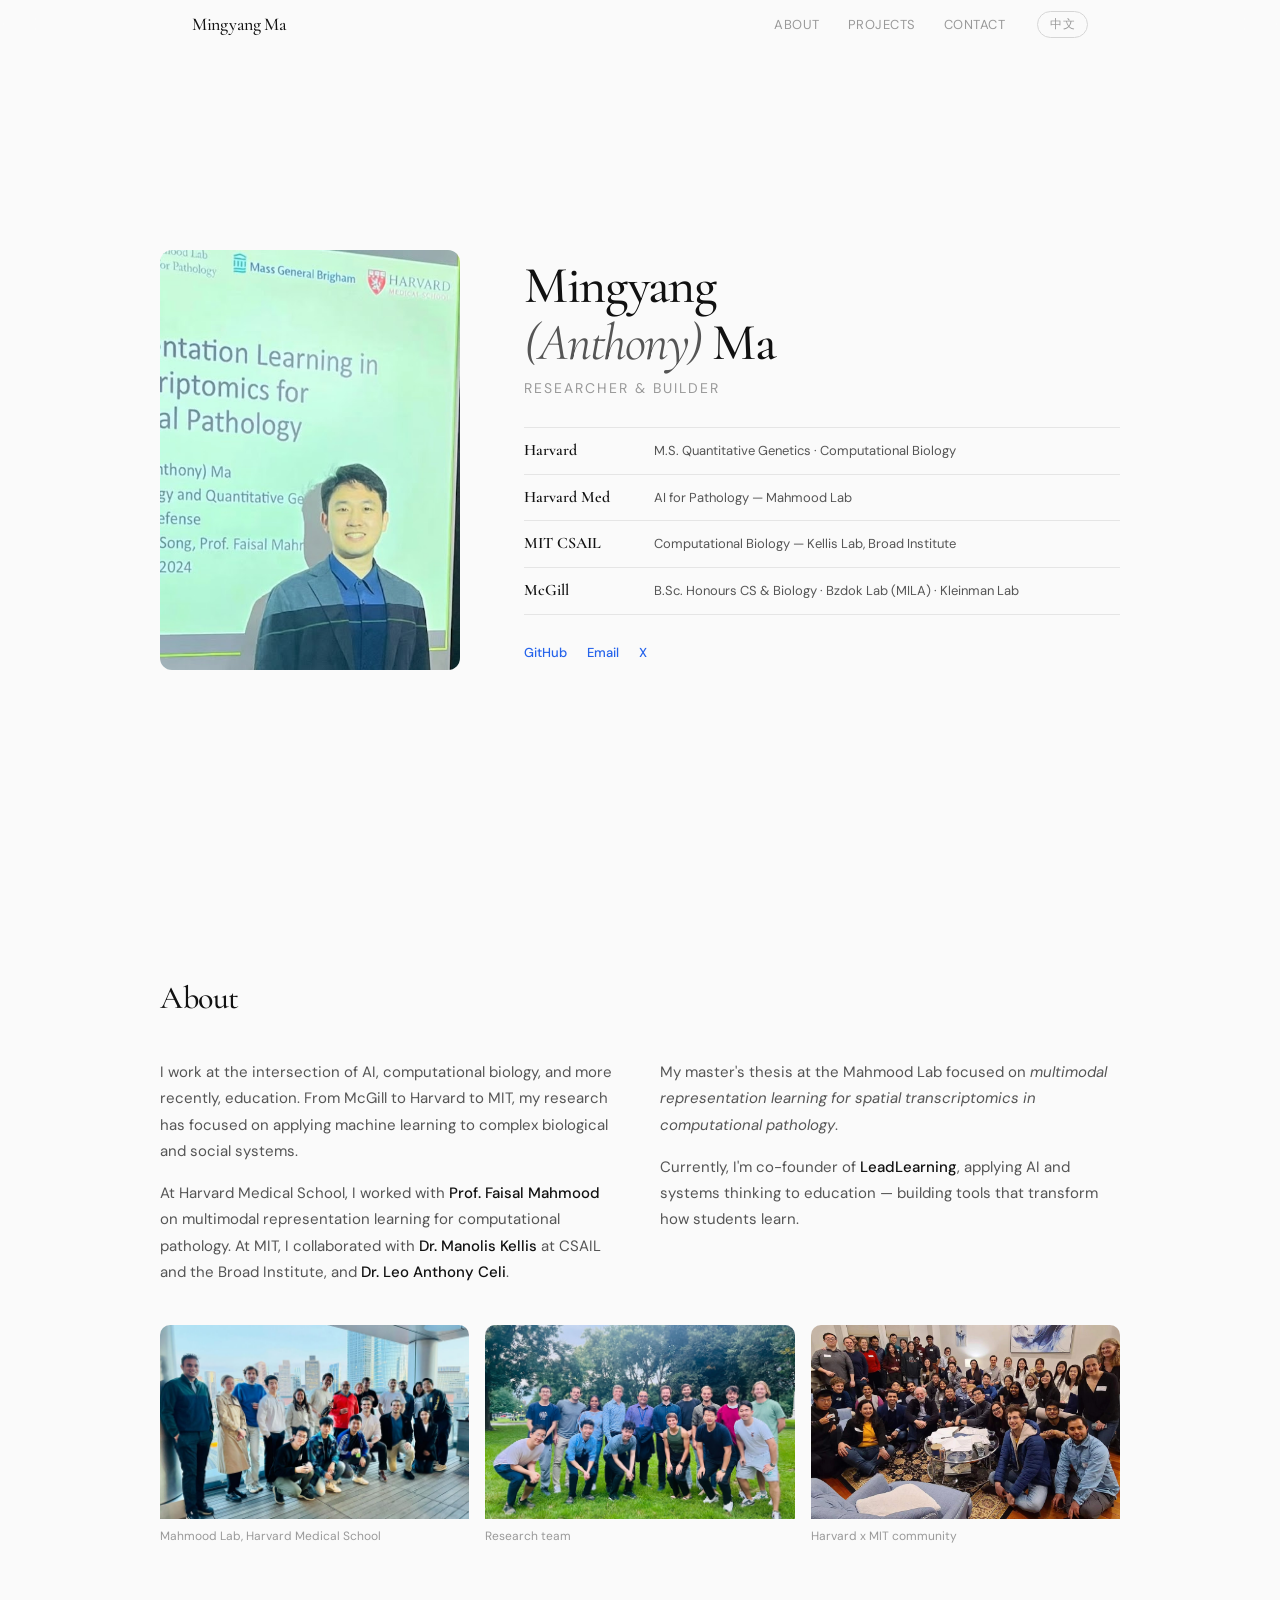
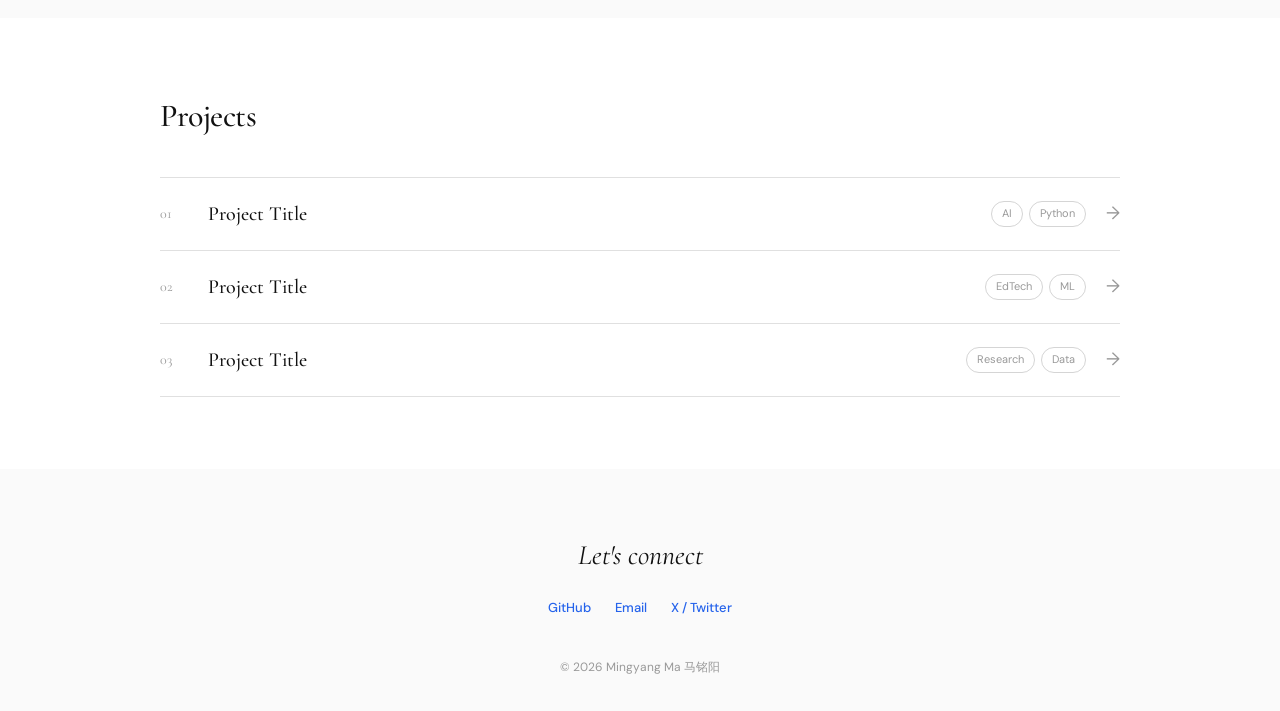
==== commit 8e34e9b8: "McGill: Bzdok Lab (MILA) + Kleinman Lab Co-Authored-By: Claude Opus 4.6 <noreply@anthropic.com>" ====
--- a/index.html
+++ b/index.html
@@ -109,9 +109,9 @@
                 data-zh="计算生物学 — Kellis 实验室, Broad 研究所"></span></span>
           </div>
           <div class="exp-row">
-            <span class="exp-where">MILA / McGill</span>
-            <span class="exp-what"><span class="i18n" data-en="B.Sc. Honours CS & Biology · Bzdok Lab — Statistical Learning on Neuroplasticity"
-                data-zh="计算机科学与生物学荣誉学士 · Bzdok 实验室 — 神经可塑性统计学习"></span></span>
+            <span class="exp-where">McGill</span>
+            <span class="exp-what"><span class="i18n" data-en="B.Sc. Honours CS & Biology · Bzdok Lab (MILA) · Kleinman Lab"
+                data-zh="计算机科学与生物学荣誉学士 · Bzdok 实验室 (MILA) · Kleinman 实验室"></span></span>
           </div>
         </div>
         <div class="hero-links fade-in">
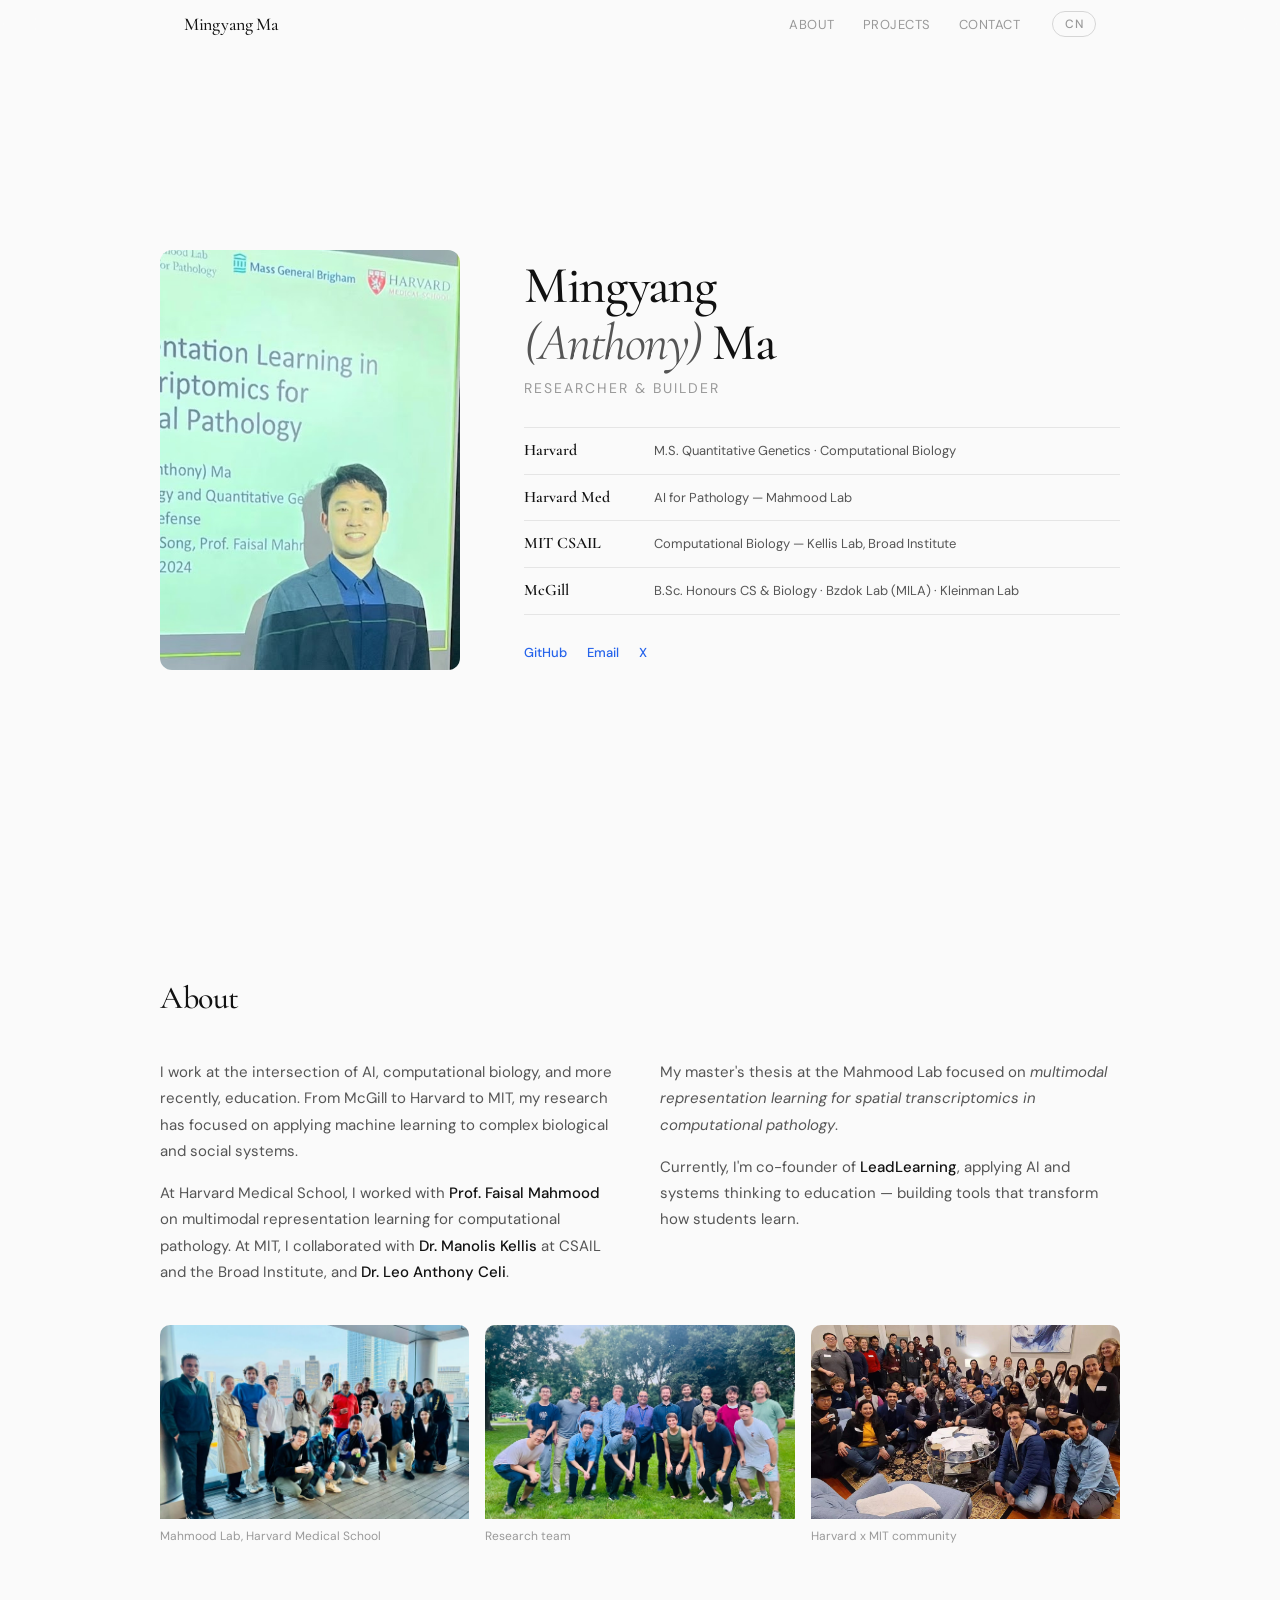
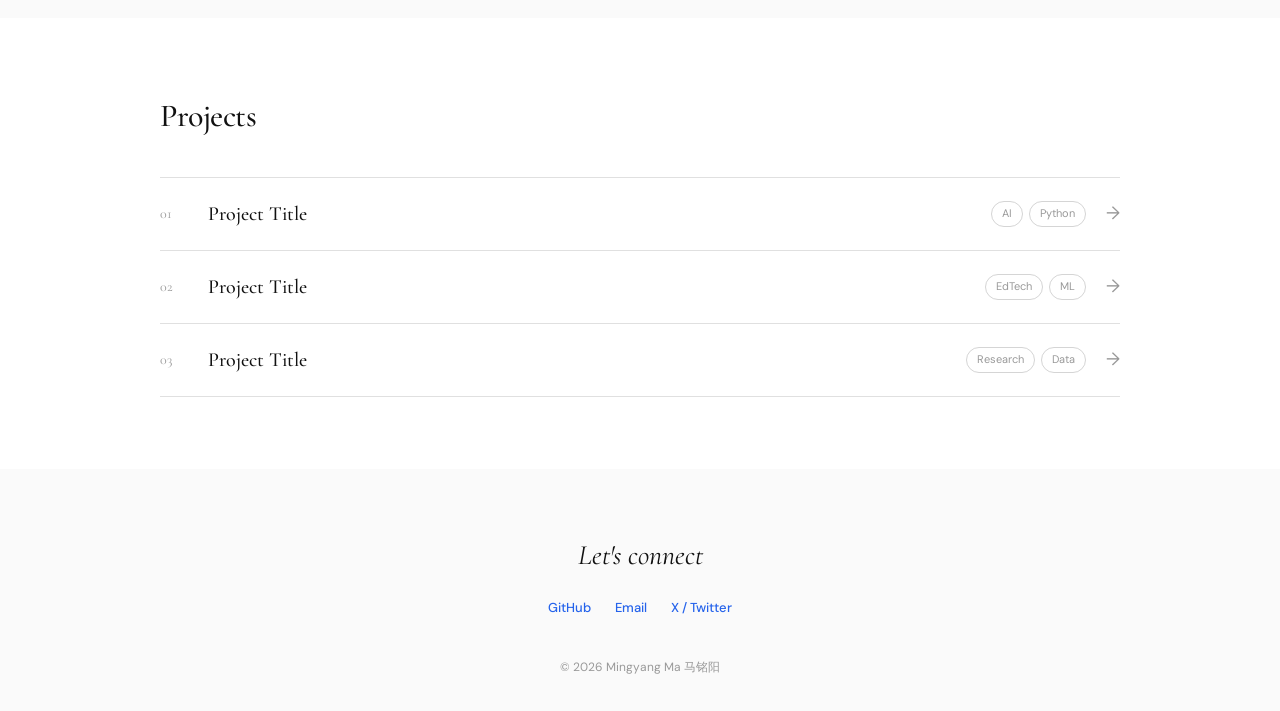
==== commit b62cb171: "Nav: tighter left padding, lang button CN/EN Co-Authored-By: Claude Opus 4.6 <noreply@anthropic.com>" ====
--- a/index.html
+++ b/index.html
@@ -69,7 +69,7 @@
         <li><a href="#projects"><span class="i18n" data-en="Projects" data-zh="项目"></span></a></li>
         <li><a href="#contact"><span class="i18n" data-en="Contact" data-zh="联系"></span></a></li>
       </ul>
-      <button class="lang-btn" id="langBtn" aria-label="Switch language">中文</button>
+      <button class="lang-btn" id="langBtn" aria-label="Switch language">CN</button>
       <button class="nav-toggle" id="navToggle" aria-label="Menu">
         <span></span><span></span>
       </button>
--- a/style.css
+++ b/style.css
@@ -46,7 +46,7 @@
 .nav-inner {
   max-width: var(--max-w);
   margin: 0 auto;
-  padding: 0 32px;
+  padding: 0 24px;
   height: 48px;
   display: flex;
   align-items: center;
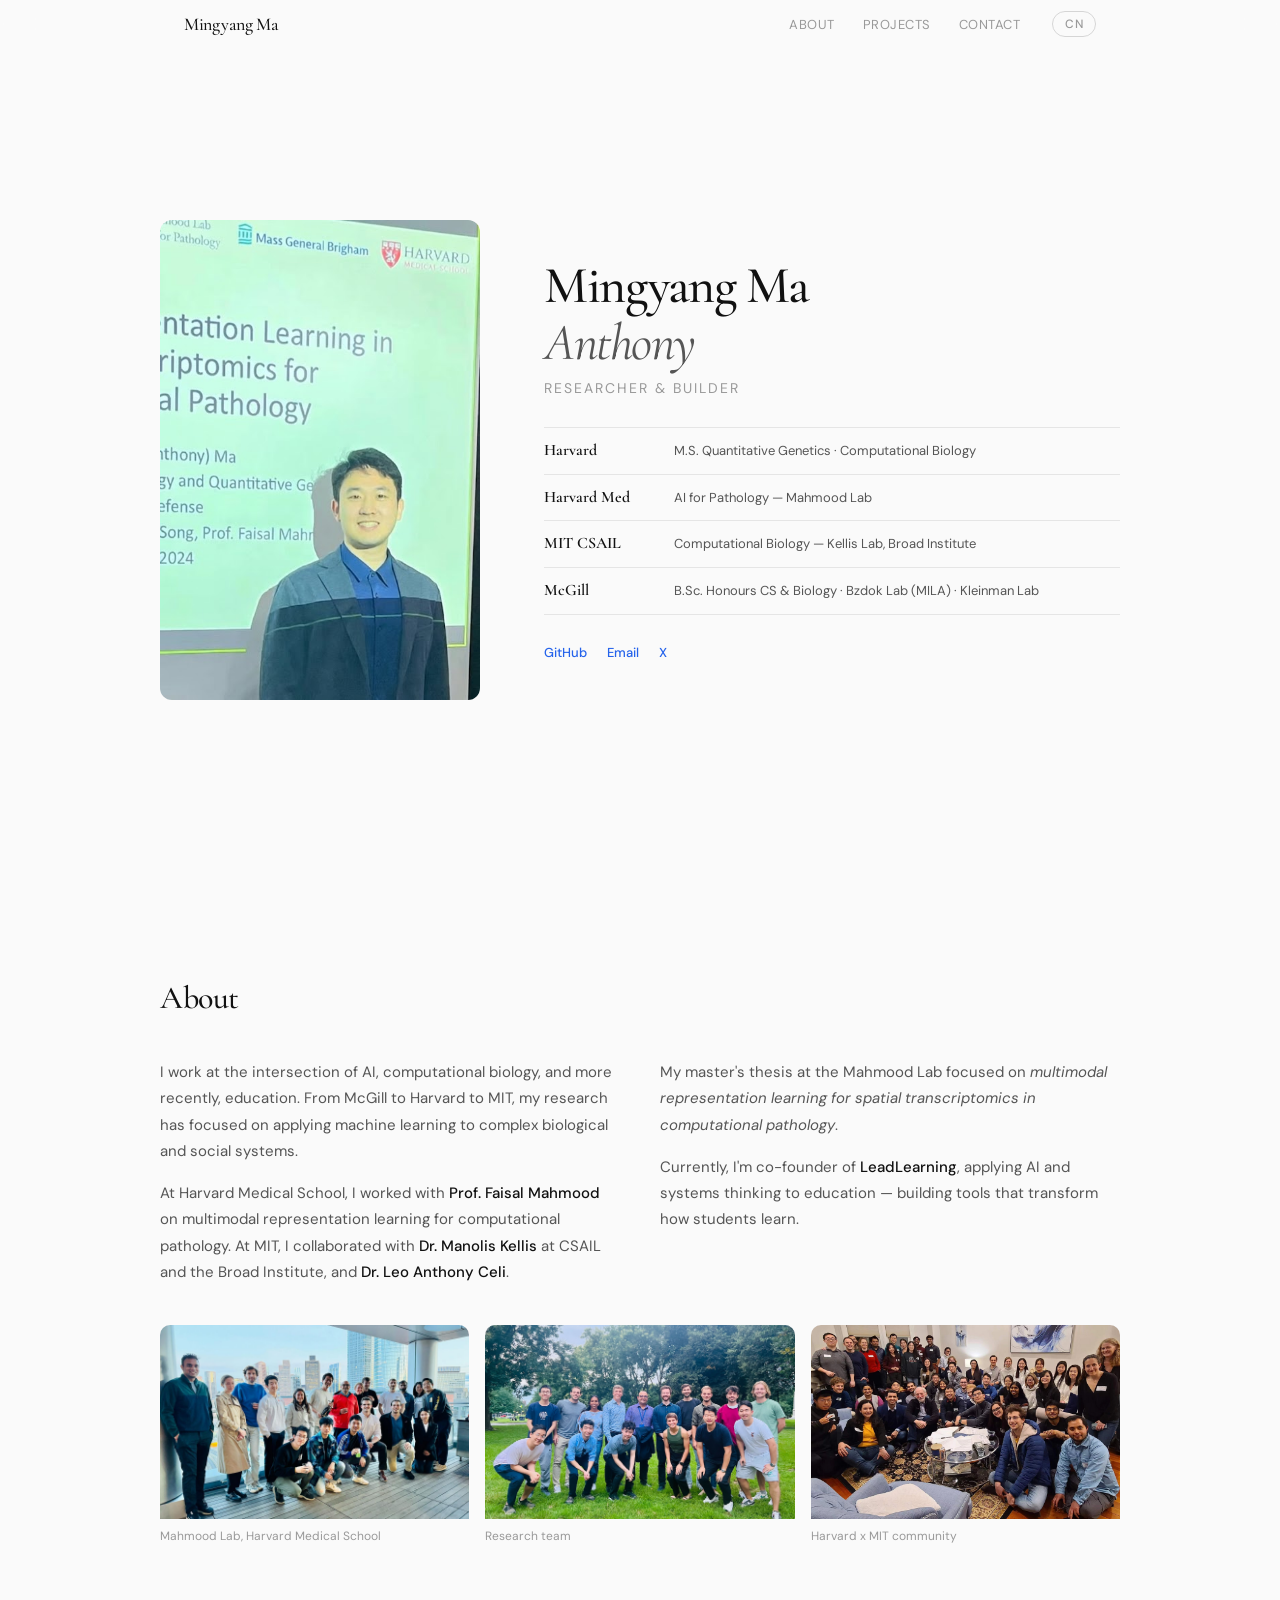
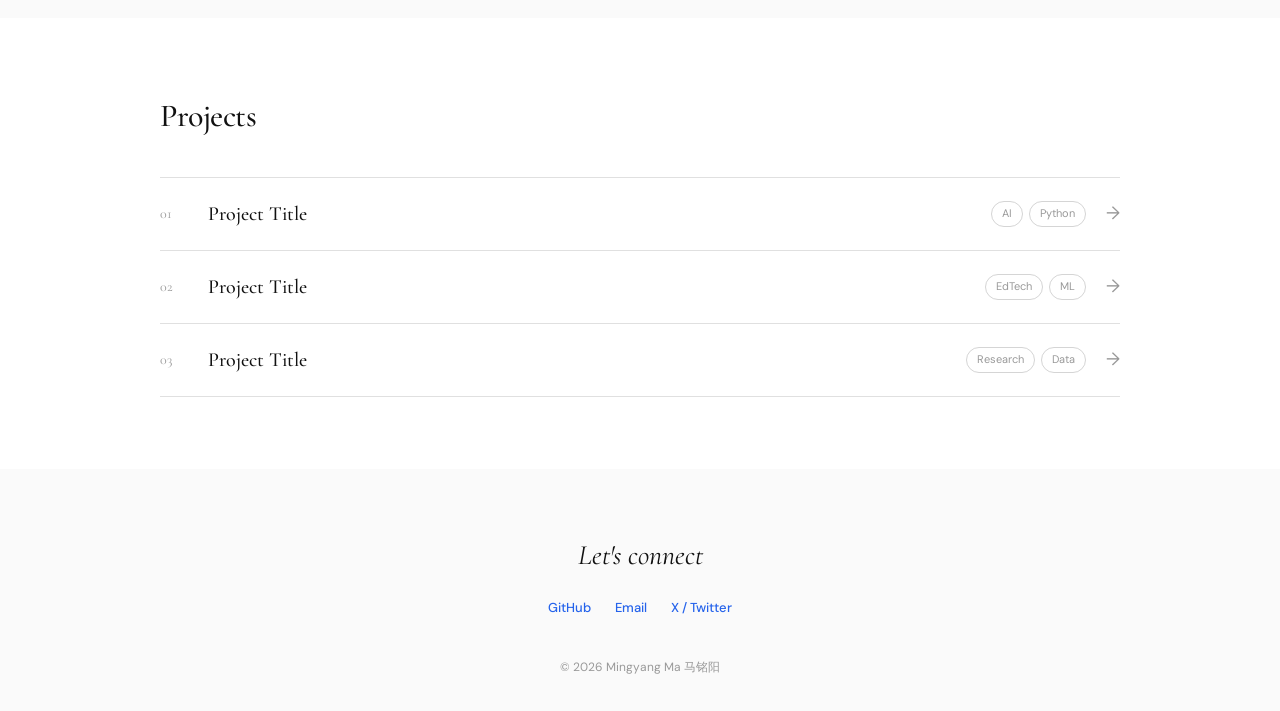
==== commit 0f8a27a6: "Taller photo, name on one line with Anthony below Co-Authored-By: Claude Opus 4.6 <noreply@anthropic" ====
--- a/index.html
+++ b/index.html
@@ -86,7 +86,7 @@
       </div>
       <div class="hero-right">
         <h1 class="fade-in">
-          <span class="lang-en">Mingyang<br><em>(Anthony)</em> Ma</span>
+          <span class="lang-en">Mingyang Ma<br><em>Anthony</em></span>
           <span class="lang-zh">马铭阳</span>
         </h1>
         <p class="hero-sub fade-in">
--- a/style.css
+++ b/style.css
@@ -120,8 +120,8 @@
 .hero-left { flex-shrink: 0; }
 
 .photo-frame {
-  width: 300px;
-  height: 420px;
+  width: 320px;
+  height: 480px;
   border-radius: 12px;
   overflow: hidden;
 }
